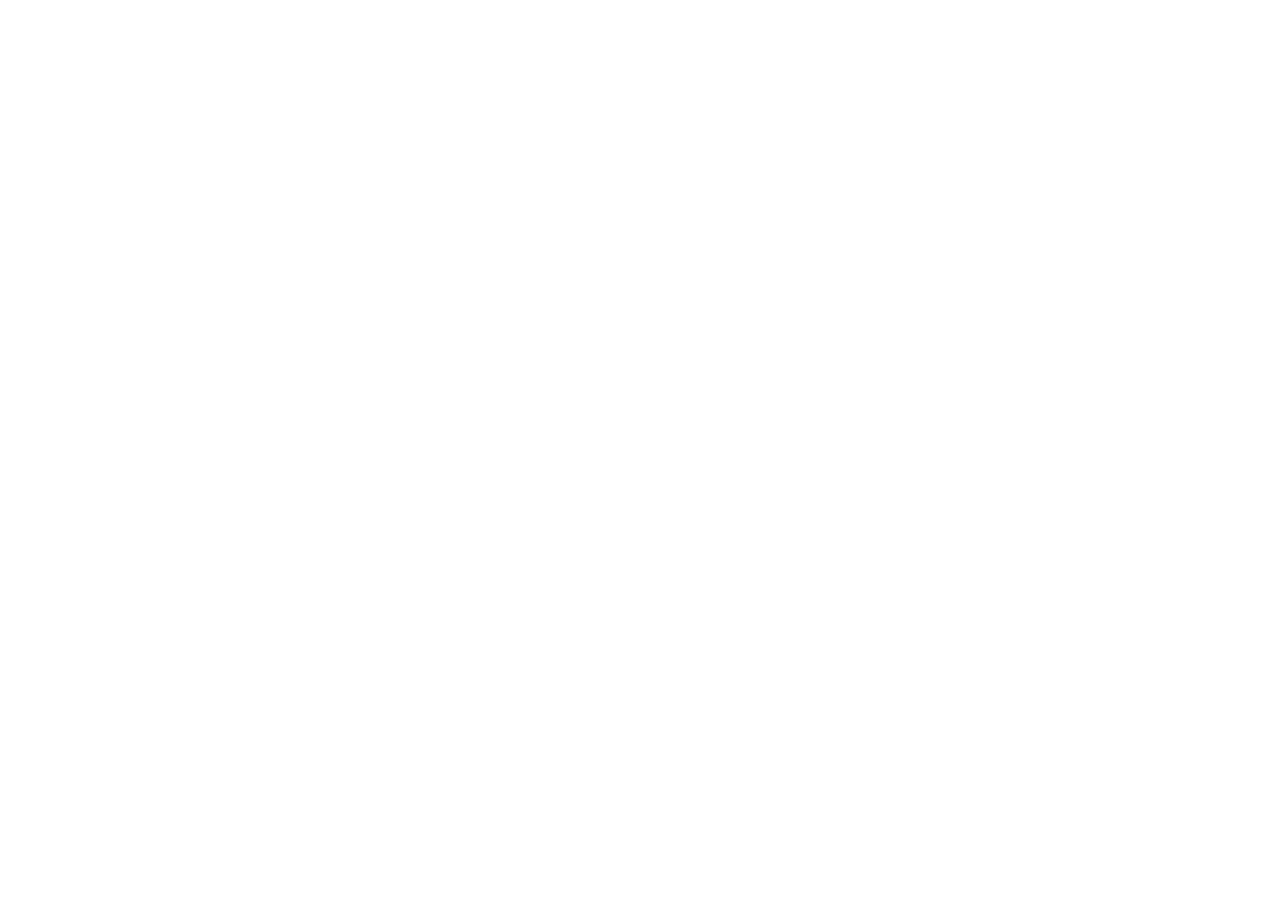
==== index.html @ f876d0d8 "Initial Commit" ====
<!DOCTYPE html>
<html lang="en">
  <head>
    <meta charset="UTF-8" />
    <meta name="viewport" content="width=device-width, initial-scale=1.0" />
    <title>VidTube</title>
    <link rel="stylesheet" href="styles.css" />
  </head>
  <body></body>
</html>
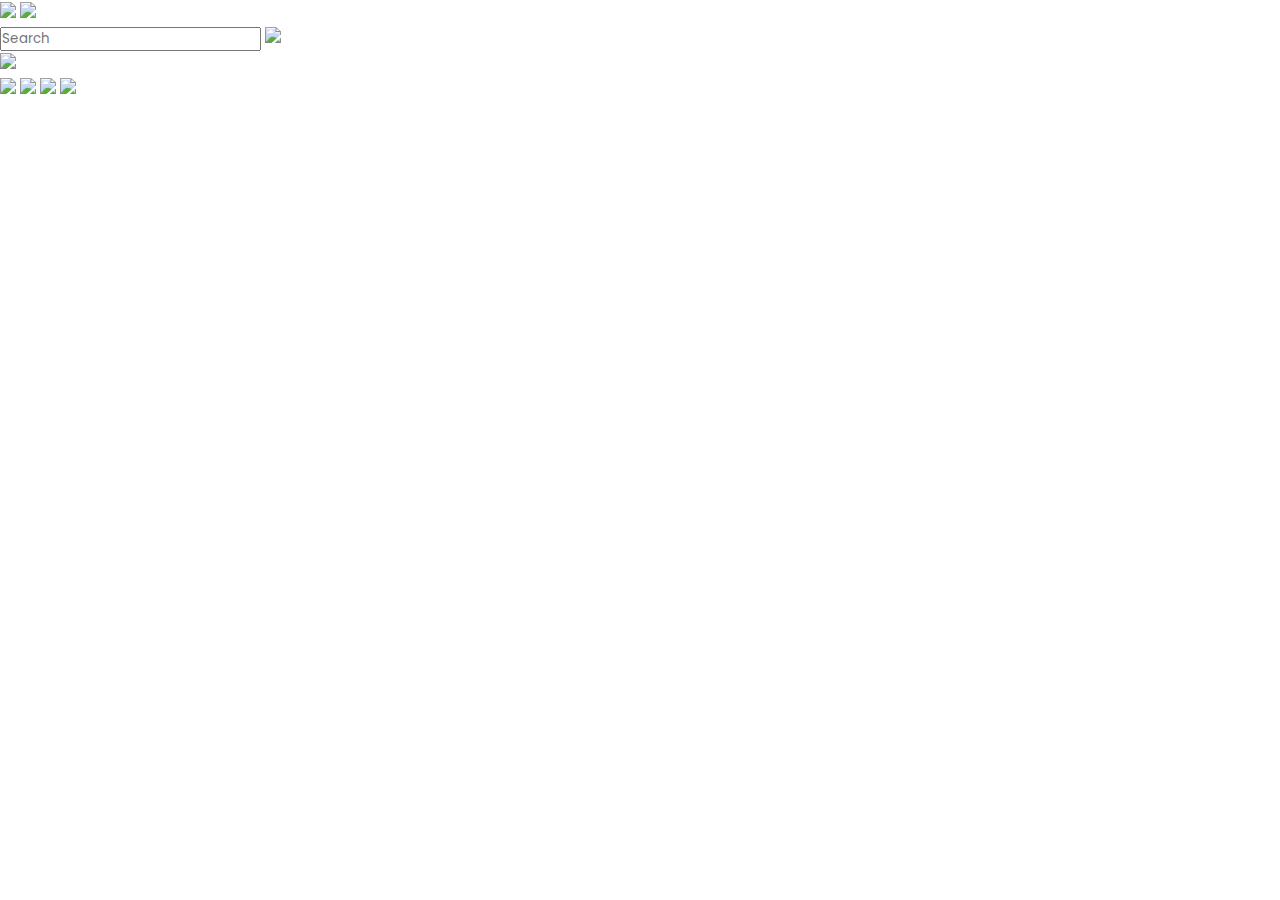
==== commit 78f54875: "Add navigation content Add menu icons, logo, search icon and user icon" ====
--- a/index.html
+++ b/index.html
@@ -6,5 +6,27 @@
     <title>VidTube</title>
     <link rel="stylesheet" href="styles.css" />
   </head>
-  <body></body>
+  <body>
+    <!-- Navigation Start -->
+    <nav class="flex-div">
+      <div class="nav-left flex-div">
+        <img src="images/menu.png" class="menu-icon" />
+        <img src="images/logo.png" class="logo" />
+      </div>
+      <div class="nav-middle flex-div">
+        <div class="search-box flex-div">
+          <input type="text" placeholder="Search" />
+          <img src="images/search.png" />
+        </div>
+        <img src="images/voice-search.png" class="mic-icon" />
+      </div>
+      <div class="nav-right flex-div">
+        <img src="images/upload.png" />
+        <img src="images/more.png" />
+        <img src="images/notification.png" />
+        <img src="images/Jack.png" class="user-icon" />
+      </div>
+    </nav>
+    <!-- Navigation End -->
+  </body>
 </html>
--- a/styles.css
+++ b/styles.css
@@ -0,0 +1,19 @@
+@import url("https://fonts.googleapis.com/css2?family=Poppins:ital,wght@0,100;0,200;0,300;0,400;0,500;0,600;0,700;0,800;0,900;1,100;1,200;1,300;1,400;1,500;1,600;1,700;1,800;1,900&display=swap");
+/* "Poppins", sans-serif */
+
+/* Resets */
+* {
+  margin: 0;
+  padding: 0;
+  box-sizing: border-box;
+  font-family: "Poppins", sans-serif;
+}
+
+a {
+  text-decoration: none;
+  color: #5a5a5a;
+}
+
+img {
+  cursor: pointer;
+}
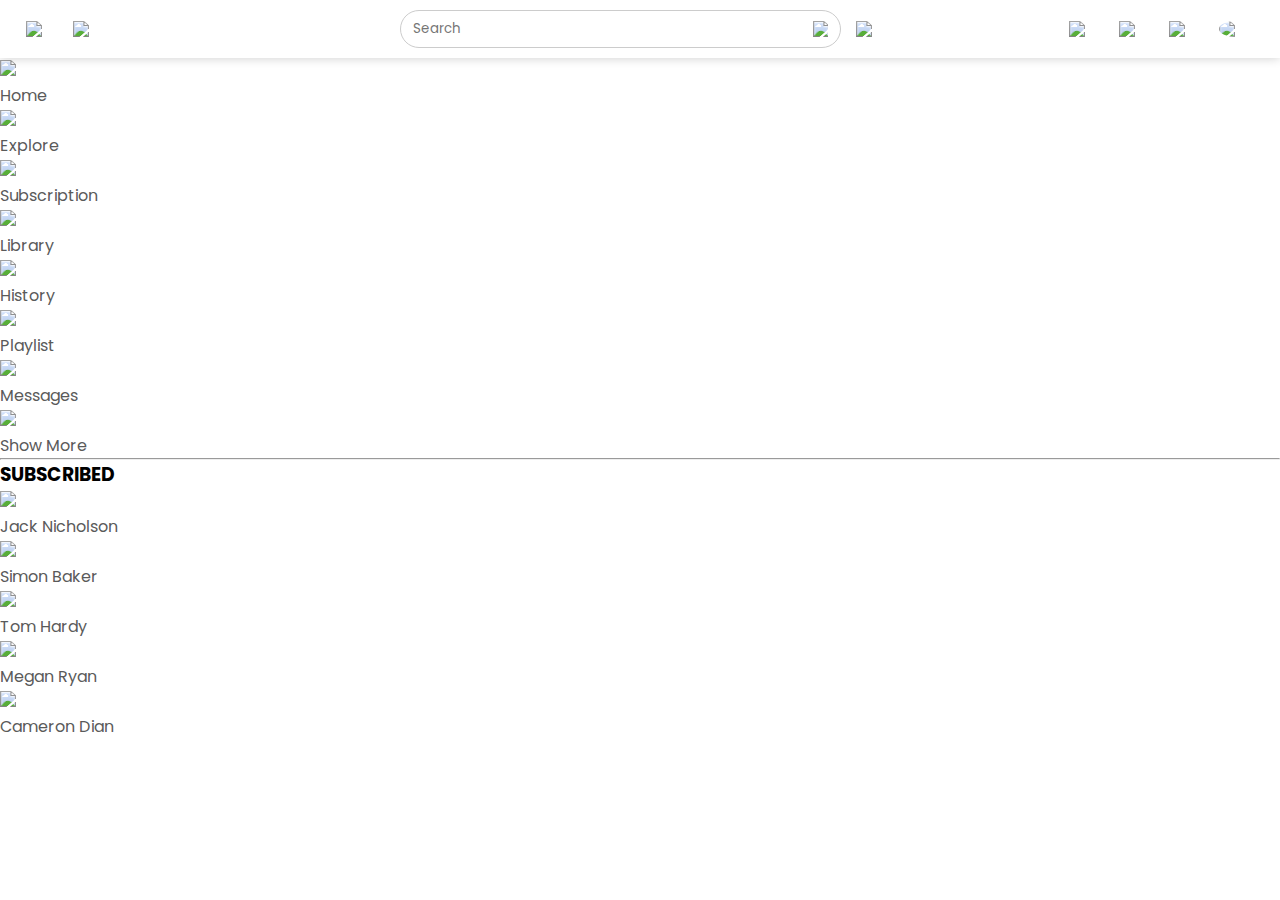
==== commit bc3d844b: "Add sidebar consisting of shortcut links and subscribed channels" ====
--- a/index.html
+++ b/index.html
@@ -10,7 +10,7 @@
     <!-- Navigation Start -->
     <nav class="flex-div">
       <div class="nav-left flex-div">
-        <img src="images/menu.png" class="menu-icon" />
+        <img src="images/menu.png" class="menu-icon" onclick="menuIcon()" />
         <img src="images/logo.png" class="logo" />
       </div>
       <div class="nav-middle flex-div">
@@ -28,5 +28,69 @@
       </div>
     </nav>
     <!-- Navigation End -->
+
+    <!-- Sidebar Start -->
+    <div class="sidebar">
+      <div class="shortcut-links">
+        <a href=""
+          ><img src="images/home.png" />
+          <p>Home</p></a
+        >
+        <a href=""
+          ><img src="images/explore.png" />
+          <p>Explore</p></a
+        >
+        <a href=""
+          ><img src="images/subscriprion.png" />
+          <p>Subscription</p></a
+        >
+        <a href=""
+          ><img src="images/library.png" />
+          <p>Library</p></a
+        >
+        <a href=""
+          ><img src="images/history.png" />
+          <p>History</p></a
+        >
+        <a href=""
+          ><img src="images/playlist.png" />
+          <p>Playlist</p></a
+        >
+        <a href=""
+          ><img src="images/messages.png" />
+          <p>Messages</p></a
+        >
+        <a href=""
+          ><img src="images/show-more.png" />
+          <p>Show More</p></a
+        >
+        <hr />
+      </div>
+      <div class="subscribed-list">
+        <h3>SUBSCRIBED</h3>
+        <a href=""
+          ><img src="images/Jack.png" />
+          <p>Jack Nicholson</p></a
+        >
+        <a href=""
+          ><img src="images/simon.png" />
+          <p>Simon Baker</p></a
+        >
+        <a href=""
+          ><img src="images/tom.png" />
+          <p>Tom Hardy</p></a
+        >
+        <a href=""
+          ><img src="images/megan.png" />
+          <p>Megan Ryan</p></a
+        >
+        <a href=""
+          ><img src="images/cameron.png" />
+          <p>Cameron Dian</p></a
+        >
+      </div>
+    </div>
+    <!-- Sidebar End -->
+    <script src="script.js"></script>
   </body>
 </html>
--- a/styles.css
+++ b/styles.css
@@ -17,3 +17,60 @@
 img {
   cursor: pointer;
 }
+
+.flex-div {
+  display: flex;
+  align-items: center;
+}
+
+nav {
+  padding: 10px 2%;
+  justify-content: space-between;
+  box-shadow: 0 0 10px rgba(0, 0, 0, 0.2);
+  background: #fff;
+  position: sticky;
+  top: 0;
+  z-index: 10;
+}
+
+.nav-right img {
+  width: 25px;
+  margin-right: 25px;
+}
+
+.nav-right .user-icon {
+  width: 35px;
+  border-radius: 50%;
+  margin-right: 0;
+}
+
+.nav-left .menu-icon {
+  width: 22px;
+  margin-right: 25px;
+}
+
+.nav-left .logo {
+  width: 130px;
+}
+
+.nav-middle .mic-icon {
+  width: 16px;
+}
+
+.nav-middle .search-box {
+  border: 1px solid #ccc;
+  margin-right: 15px;
+  padding: 8px 12px;
+  border-radius: 25px;
+}
+
+.nav-middle .search-box input {
+  width: 400px;
+  border: 0;
+  outline: 0;
+  background: transparent;
+}
+
+.nav-middle .search-box img {
+  width: 15px;
+}
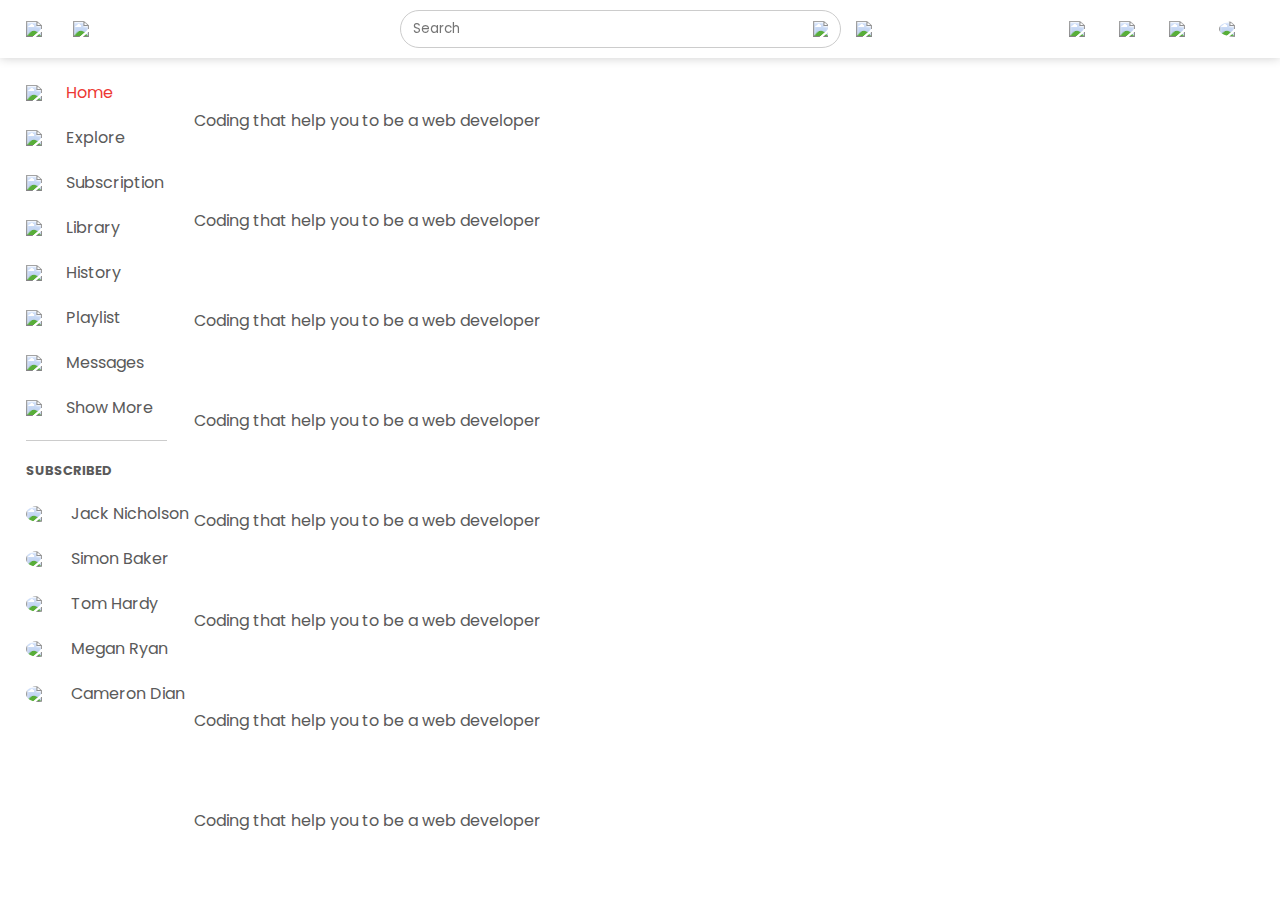
==== commit 4c4dbc9e: "Add main content that includes posted videos, day posted , and number of views" ====
--- a/index.html
+++ b/index.html
@@ -91,6 +91,136 @@
       </div>
     </div>
     <!-- Sidebar End -->
+
+    <!-- Main Content Start -->
+    <div class="container">
+      <div class="banner">
+        <img src="images/banner.png" />
+      </div>
+      <div class="list-container">
+        <div class="vid-list">
+          <a href=""><img src="images/thumbnail1.png" class="thumbnail" /></a>
+          <div class="flex-div">
+            <img src="images/Jack.png" />
+
+            <div class="vid-info">
+              <a href=""
+                >Best Channel to Learn Coding that help you to be a web
+                developer</a
+              >
+              <p>Easy Tutorials</p>
+              <p>15k Views &bull; 2 days</p>
+            </div>
+          </div>
+        </div>
+        <div class="vid-list">
+          <a href=""><img src="images/thumbnail2.png" class="thumbnail" /></a>
+          <div class="flex-div">
+            <img src="images/Jack.png" />
+
+            <div class="vid-info">
+              <a href=""
+                >Best Channel to Learn Coding that help you to be a web
+                developer</a
+              >
+              <p>Easy Tutorials</p>
+              <p>15k Views &bull; 2 days</p>
+            </div>
+          </div>
+        </div>
+        <div class="vid-list">
+          <a href=""><img src="images/thumbnail3.png" class="thumbnail" /></a>
+          <div class="flex-div">
+            <img src="images/Jack.png" />
+
+            <div class="vid-info">
+              <a href=""
+                >Best Channel to Learn Coding that help you to be a web
+                developer</a
+              >
+              <p>Easy Tutorials</p>
+              <p>15k Views &bull; 2 days</p>
+            </div>
+          </div>
+        </div>
+        <div class="vid-list">
+          <a href=""><img src="images/thumbnail4.png" class="thumbnail" /></a>
+          <div class="flex-div">
+            <img src="images/Jack.png" />
+
+            <div class="vid-info">
+              <a href=""
+                >Best Channel to Learn Coding that help you to be a web
+                developer</a
+              >
+              <p>Easy Tutorials</p>
+              <p>15k Views &bull; 2 days</p>
+            </div>
+          </div>
+        </div>
+        <div class="vid-list">
+          <a href=""><img src="images/thumbnail5.png" class="thumbnail" /></a>
+          <div class="flex-div">
+            <img src="images/Jack.png" />
+
+            <div class="vid-info">
+              <a href=""
+                >Best Channel to Learn Coding that help you to be a web
+                developer</a
+              >
+              <p>Easy Tutorials</p>
+              <p>15k Views &bull; 2 days</p>
+            </div>
+          </div>
+        </div>
+        <div class="vid-list">
+          <a href=""><img src="images/thumbnail6.png" class="thumbnail" /></a>
+          <div class="flex-div">
+            <img src="images/Jack.png" />
+
+            <div class="vid-info">
+              <a href=""
+                >Best Channel to Learn Coding that help you to be a web
+                developer</a
+              >
+              <p>Easy Tutorials</p>
+              <p>15k Views &bull; 2 days</p>
+            </div>
+          </div>
+        </div>
+        <div class="vid-list">
+          <a href=""><img src="images/thumbnail7.png" class="thumbnail" /></a>
+          <div class="flex-div">
+            <img src="images/Jack.png" />
+
+            <div class="vid-info">
+              <a href=""
+                >Best Channel to Learn Coding that help you to be a web
+                developer</a
+              >
+              <p>Easy Tutorials</p>
+              <p>15k Views &bull; 2 days</p>
+            </div>
+          </div>
+        </div>
+        <div class="vid-list">
+          <a href=""><img src="images/thumbnail8.png" class="thumbnail" /></a>
+          <div class="flex-div">
+            <img src="images/Jack.png" />
+
+            <div class="vid-info">
+              <a href=""
+                >Best Channel to Learn Coding that help you to be a web
+                developer</a
+              >
+              <p>Easy Tutorials</p>
+              <p>15k Views &bull; 2 days</p>
+            </div>
+          </div>
+        </div>
+      </div>
+    </div>
+    <!-- Main Content End -->
     <script src="script.js"></script>
   </body>
 </html>
--- a/styles.css
+++ b/styles.css
@@ -23,6 +23,7 @@
   align-items: center;
 }
 
+/* Navigation Start */
 nav {
   padding: 10px 2%;
   justify-content: space-between;
@@ -74,3 +75,77 @@
 .nav-middle .search-box img {
   width: 15px;
 }
+/* Navigation End */
+
+/* Sidebar Start */
+.sidebar {
+  background: #fff;
+  width: 15%;
+  height: 100vh;
+  position: fixed;
+  top: 0;
+  padding-left: 2%;
+  padding-top: 80px;
+}
+
+.shortcut-links a img {
+  width: 20px;
+  margin-right: 20px;
+}
+
+.shortcut-links a {
+  display: flex;
+  align-items: center;
+  margin-bottom: 20px;
+  width: fit-content;
+  flex-wrap: wrap;
+}
+
+.shortcut-links a:first-child {
+  color: #ed3833;
+}
+
+.sidebar hr {
+  border: 0;
+  height: 1px;
+  background: #ccc;
+  width: 85%;
+}
+
+.subscribed-list h3 {
+  font-size: 13px;
+  margin: 20px 0;
+  color: #5a5a5a;
+}
+
+.subscribed-list a {
+  display: flex;
+  align-items: center;
+  margin-bottom: 20px;
+  width: fit-content;
+  flex-wrap: wrap;
+}
+
+.subscribed-list a img {
+  width: 25px;
+  border-radius: 50%;
+  margin-right: 20px;
+}
+
+.small-sidebar {
+  width: 5%;
+}
+
+.small-sidebar a p {
+  display: none;
+}
+
+.small-sidebar h3 {
+  display: none;
+}
+
+.small-sidebar hr {
+  width: 50%;
+  margin-bottom: 25px;
+}
+/* Sidebar End */
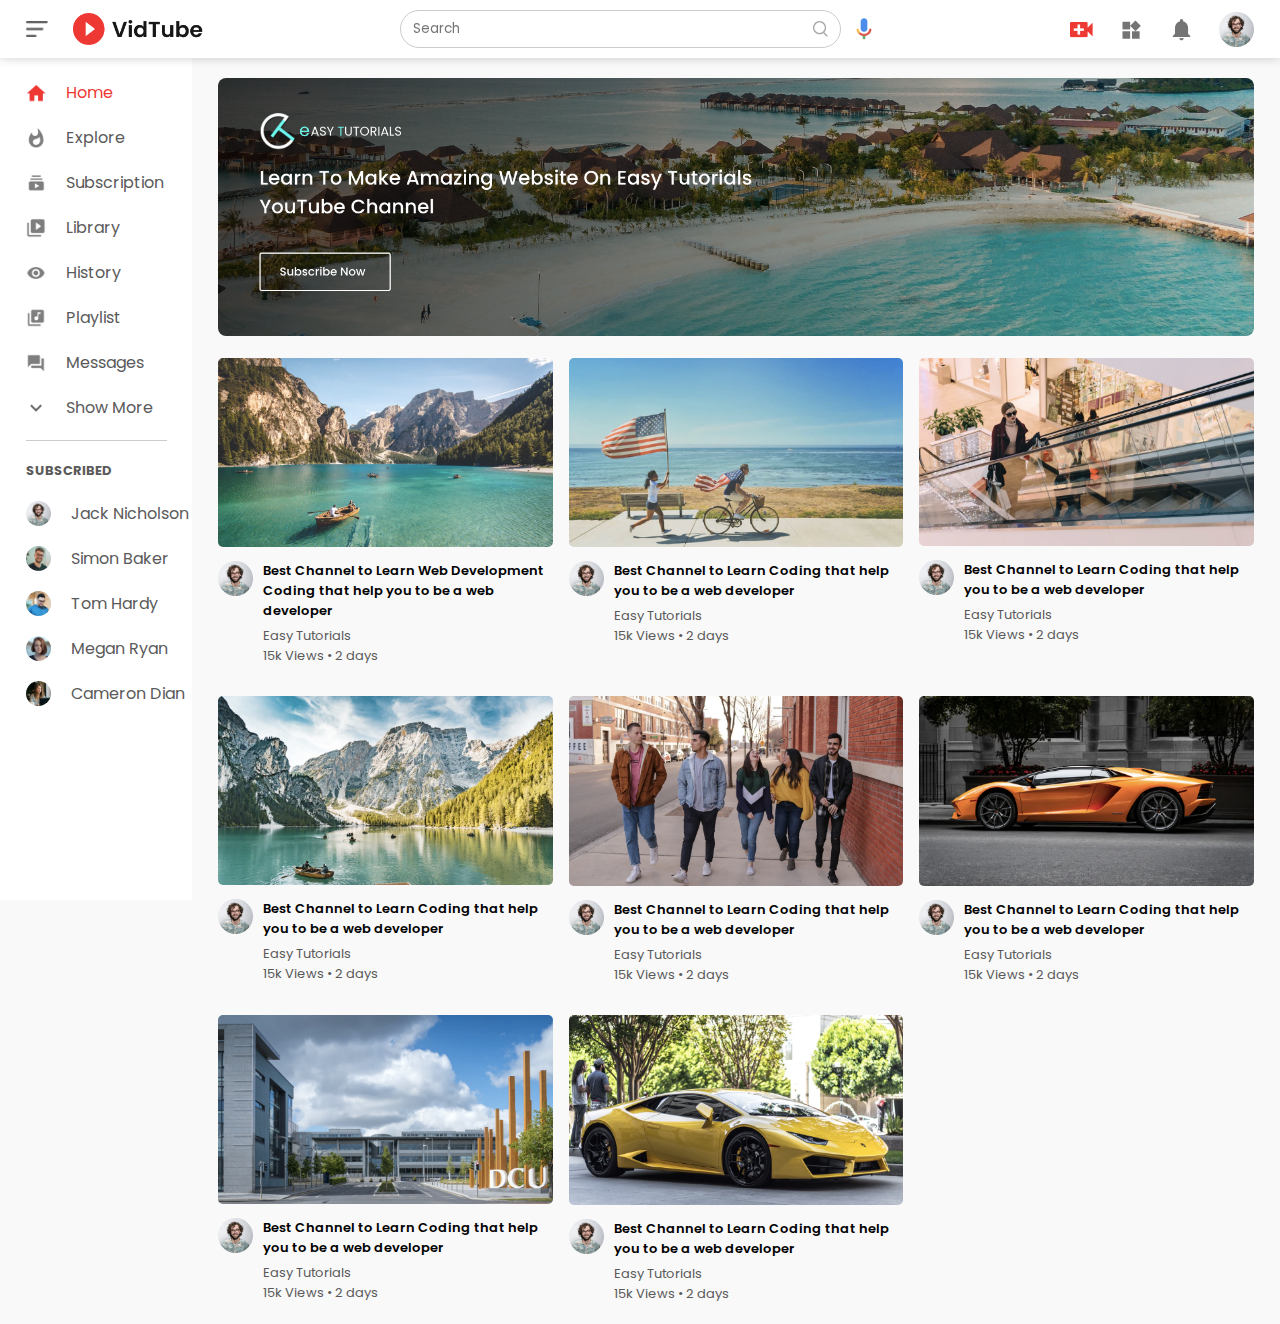
==== commit 3f6e3014: "connect the home page to the play-video page" ====
--- a/index.html
+++ b/index.html
@@ -99,27 +99,31 @@
       </div>
       <div class="list-container">
         <div class="vid-list">
-          <a href=""><img src="images/thumbnail1.png" class="thumbnail" /></a>
-          <div class="flex-div">
-            <img src="images/Jack.png" />
-
-            <div class="vid-info">
-              <a href=""
-                >Best Channel to Learn Coding that help you to be a web
-                developer</a
-              >
-              <p>Easy Tutorials</p>
-              <p>15k Views &bull; 2 days</p>
-            </div>
-          </div>
-        </div>
-        <div class="vid-list">
-          <a href=""><img src="images/thumbnail2.png" class="thumbnail" /></a>
-          <div class="flex-div">
-            <img src="images/Jack.png" />
-
-            <div class="vid-info">
-              <a href=""
+          <a href="play-video.html"
+            ><img src="images/thumbnail1.png" class="thumbnail"
+          /></a>
+          <div class="flex-div">
+            <img src="images/Jack.png" />
+
+            <div class="vid-info">
+              <a href="play-video.html"
+                >Best Channel to Learn Web Development Coding that help you to
+                be a web developer</a
+              >
+              <p>Easy Tutorials</p>
+              <p>15k Views &bull; 2 days</p>
+            </div>
+          </div>
+        </div>
+        <div class="vid-list">
+          <a href="play-video.html"
+            ><img src="images/thumbnail2.png" class="thumbnail"
+          /></a>
+          <div class="flex-div">
+            <img src="images/Jack.png" />
+
+            <div class="vid-info">
+              <a href="play-video.html"
                 >Best Channel to Learn Coding that help you to be a web
                 developer</a
               >
--- a/styles.css
+++ b/styles.css
@@ -149,3 +149,294 @@
   margin-bottom: 25px;
 }
 /* Sidebar End */
+
+/* Main Content Start */
+.container {
+  background: #f9f9f9;
+  padding-left: 17%;
+  padding-right: 2%;
+  padding-top: 20px;
+  padding-bottom: 20px;
+}
+
+.large-container {
+  padding-left: 7%;
+}
+
+.banner {
+  width: 100%;
+}
+
+.banner img {
+  width: 100%;
+  border-radius: 8px;
+}
+
+.list-container {
+  display: grid;
+  grid-template-columns: repeat(auto-fit, minmax(250px, 1fr));
+  grid-column-gap: 16px;
+  grid-row-gap: 30px;
+  margin-top: 15px;
+}
+
+.vid-list .thumbnail {
+  width: 100%;
+  border-radius: 5px;
+}
+
+.vid-list .flex-div {
+  align-items: flex-start;
+  margin-top: 7px;
+}
+
+.vid-list .flex-div img {
+  width: 35px;
+  margin-right: 10px;
+  border-radius: 50%;
+}
+
+.vid-info {
+  color: #5a5a5a;
+  font-size: 13px;
+}
+
+.vid-info a {
+  color: #000;
+  font-weight: 600;
+  display: block;
+  margin-bottom: 5px;
+}
+
+/* Main Content End */
+
+/* Media Queries */
+@media (max-width: 900px) {
+  .menu-icon {
+    display: none;
+  }
+  .sidebar {
+    display: none;
+  }
+  .container,
+  .large-container {
+    padding-left: 5%;
+    padding-right: 5%;
+  }
+  .nav-right img {
+    display: none;
+  }
+  .nav-right .user-icon {
+    display: block;
+    width: 30px;
+  }
+  .nav-middle .search-box input {
+    width: 100px;
+  }
+  .nav-middle .mic-icon {
+    display: none;
+  }
+  .logo {
+    width: 90px;
+  }
+}
+
+/* Paly Video Page Start */
+.play-container {
+  padding-left: 2%;
+}
+
+.row {
+  display: flex;
+  justify-content: space-between;
+  flex-wrap: wrap;
+}
+
+.play-video {
+  flex-basis: 69%;
+}
+
+.right-sidebar {
+  flex-basis: 30%;
+}
+.play-video video {
+  width: 100%;
+}
+
+.side-video-list {
+  display: flex;
+  justify-content: space-between;
+  margin-bottom: 8px;
+}
+
+.side-video-list img {
+  width: 100%;
+}
+
+.side-video-list .small-thumbnail {
+  flex-basis: 49%;
+}
+
+.side-video-list .vid-info {
+  flex-basis: 49%;
+}
+
+.play-video .tags a {
+  color: #0000ff;
+  font-size: 13px;
+}
+
+.play-video h3 {
+  font-weight: 600;
+  font-size: 22px;
+}
+
+.play-video .play-video-info {
+  display: flex;
+  align-items: center;
+  justify-content: space-between;
+  flex-wrap: wrap;
+  margin-top: 10px;
+  font-size: 14px;
+  color: #5a5a5a;
+}
+
+.play-video .play-video-info a img {
+  width: 20px;
+  margin-right: 8px;
+}
+
+.play-video .play-video-info a {
+  display: inline-flex;
+  align-items: center;
+  margin-left: 15px;
+}
+
+.play-video hr {
+  border: 0;
+  height: 1px;
+  background: #ccc;
+  margin: 10px 0;
+}
+
+.publisher {
+  display: flex;
+  align-items: center;
+  margin-top: 20px;
+}
+
+.publisher div {
+  flex: 1;
+  line-height: 18px;
+}
+
+.publisher img {
+  width: 40px;
+  border-radius: 50%;
+  margin-right: 15px;
+}
+
+.publisher div p {
+  color: #000;
+  font-weight: 600;
+  font-size: 18px;
+}
+
+.publisher div span {
+  font-size: 13px;
+  color: #5a5a5a;
+}
+
+.publisher button {
+  background: #ed3833;
+  color: #fff;
+  padding: 8px 30px;
+  border: 0;
+  outline: 0;
+  border-radius: 4px;
+  cursor: pointer;
+}
+
+.vid-description {
+  padding-left: 55px;
+  margin: 15px 0;
+}
+
+.vid-description p {
+  font-size: 14px;
+  margin-bottom: 5px;
+  color: #5a5a5a;
+}
+
+.vid-description h4 {
+  font-size: 14px;
+  color: #5a5a5a;
+  margin-top: 15px;
+}
+
+.add-comment {
+  display: flex;
+  align-items: center;
+  margin: 30px 0;
+}
+
+.add-comment img {
+  width: 35px;
+  border-radius: 50%;
+  margin-right: 15px;
+}
+
+.add-comment input {
+  border: 0;
+  outline: 0;
+  border-bottom: 1px solid #ccc;
+  width: 100%;
+  padding-top: 10px;
+}
+
+.old-comment {
+  display: flex;
+  align-items: center;
+  margin: 20px 0;
+}
+
+.old-comment img {
+  width: 35px;
+  border-radius: 50%;
+  margin-right: 15px;
+}
+
+.old-comment h3 {
+  font-size: 14px;
+  margin-bottom: 2px;
+}
+
+.old-comment h3 span {
+  font-size: 12px;
+  color: #5a5a5a;
+  font-weight: 500;
+  margin-left: 6px;
+}
+
+.old-comment .comment-action {
+  display: flex;
+  align-items: center;
+  margin: 8px 0;
+  font-size: 14px;
+}
+
+.old-comment .comment-action img {
+  border-radius: 0;
+  width: 20px;
+  margin-right: 5px;
+}
+
+.old-comment .comment-action span {
+  margin-right: 20px;
+  color: #5a5a5a;
+}
+
+.old-comment .comment-action a {
+  color: #0000ff;
+}
+/* Paly Video Page End */
